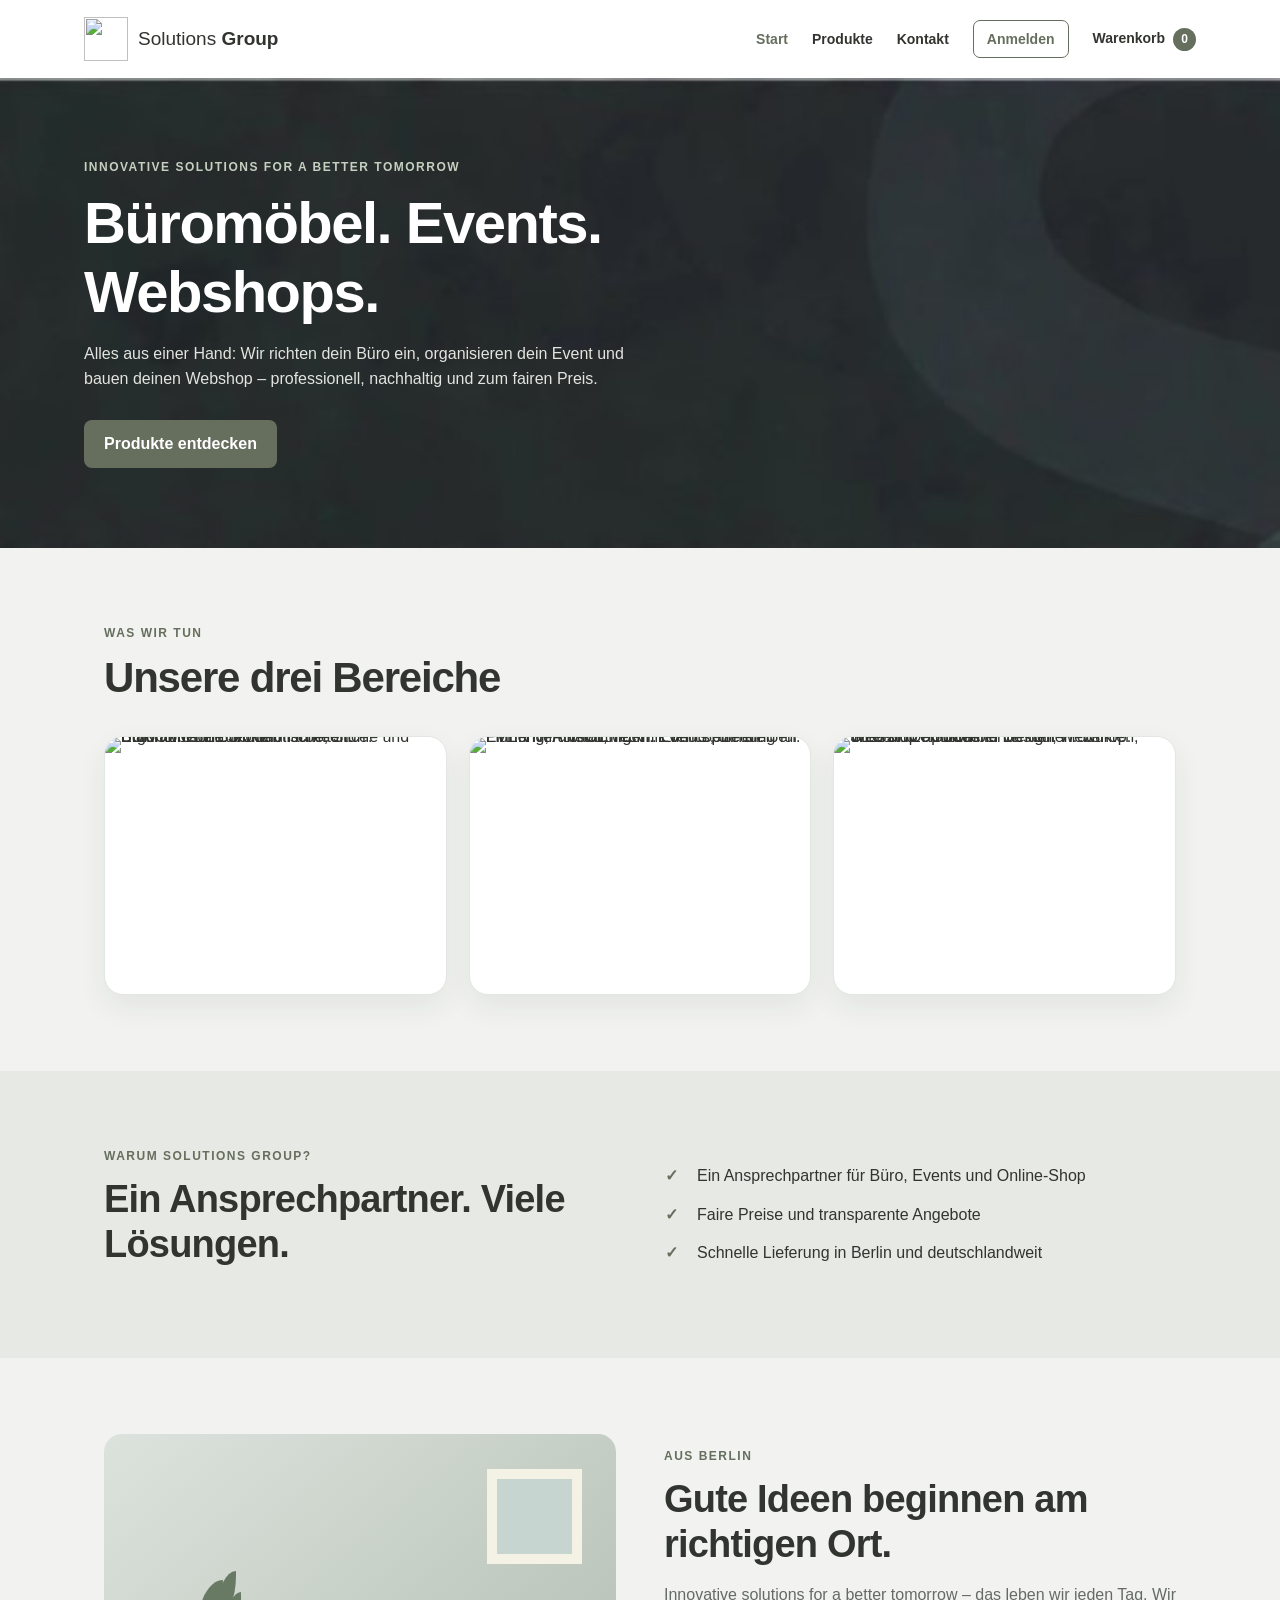
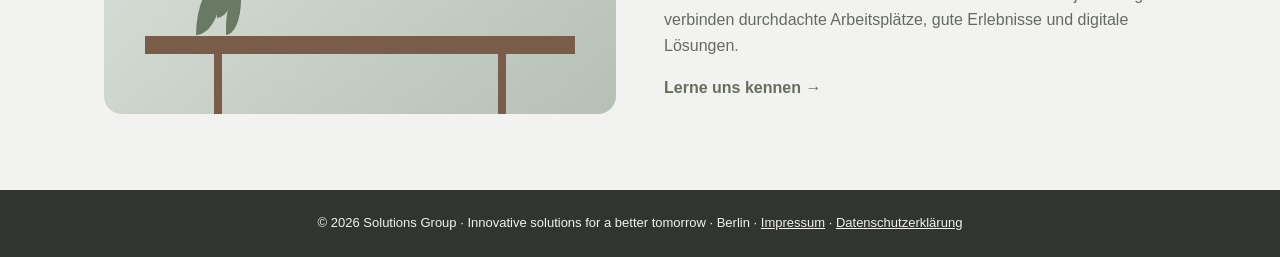
==== index.html @ 1111f48f "Leite alle Vorschau-Einstiege konsistent auf aktuelle Seiten und vermeide alte Browserstände" ====
<!doctype html><html lang="de"><head><meta charset="utf-8"><meta name="viewport" content="width=device-width,initial-scale=1"><meta name="robots" content="noindex,nofollow"><title>Solutions Group – Vorschau</title></head><body><p>Die aktuelle Website-Vorschau findest du <a id="preview-link" href="vorschau-landingpages/index.html?v=vorschau-nav-3">hier</a>.</p><script>
const pages = ['index.html','produkte.html','events.html','webshops.html','kontakt.html','login.html','impressum.html','datenschutzerklarung.html'];
const name = location.pathname.split('/').pop() || 'index.html';
const target = 'vorschau-landingpages/' + (pages.includes(name) ? name : 'index.html') + '?v=vorschau-nav-3' + location.hash;
document.querySelector('#preview-link').href = target;
location.replace(target);
</script></body></html>
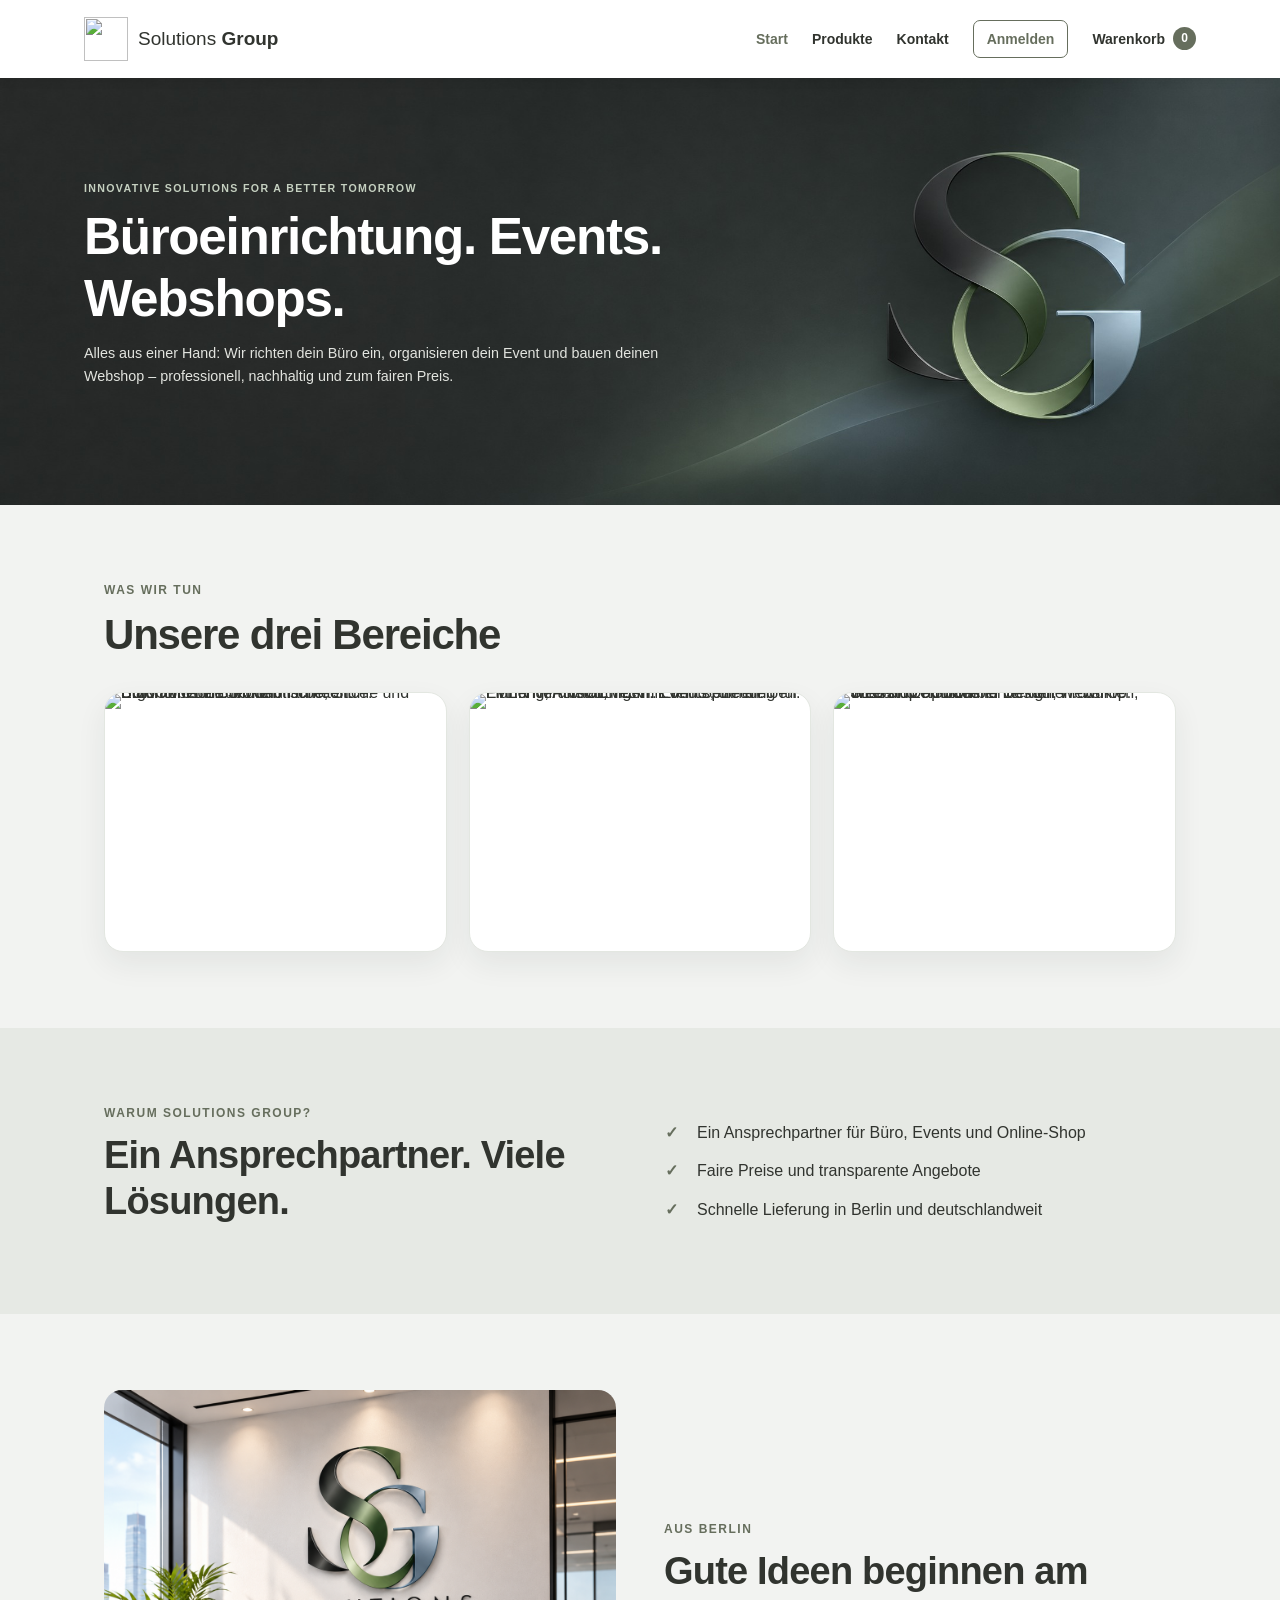
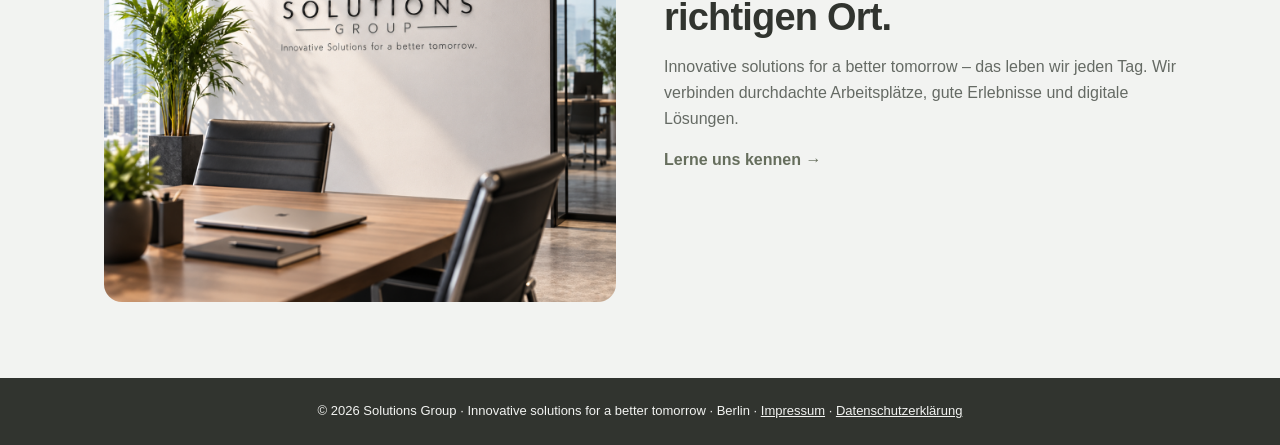
==== commit 61a0e44f: "Ergänze CI-Banner auf Kontakt und SG-Logo als Browser-Symbol Vereinheitlicht die Kontakt-Themenauswa" ====
--- a/index.html
+++ b/index.html
@@ -1,7 +1,7 @@
-<!doctype html><html lang="de"><head><meta charset="utf-8"><meta name="viewport" content="width=device-width,initial-scale=1"><meta name="robots" content="noindex,nofollow"><title>Solutions Group – Vorschau</title></head><body><p>Die aktuelle Website-Vorschau findest du <a id="preview-link" href="vorschau-landingpages/index.html?v=vorschau-nav-3">hier</a>.</p><script>
+<!doctype html><html lang="de"><head><meta charset="utf-8"><meta name="viewport" content="width=device-width,initial-scale=1"><meta name="robots" content="noindex,nofollow"><title>Solutions Group – Vorschau</title><link rel="icon" type="image/png" href="vorschau-landingpages/sg-logo.png?v=sg-20261120"></head><body><p>Die aktuelle Website-Vorschau findest du <a id="preview-link" href="vorschau-landingpages/index.html?v=kontakt-logo-20261120">hier</a>.</p><script>
 const pages = ['index.html','produkte.html','events.html','webshops.html','kontakt.html','login.html','impressum.html','datenschutzerklarung.html'];
 const name = location.pathname.split('/').pop() || 'index.html';
-const target = 'vorschau-landingpages/' + (pages.includes(name) ? name : 'index.html') + '?v=vorschau-nav-3' + location.hash;
+const target = 'vorschau-landingpages/' + (pages.includes(name) ? name : 'index.html') + '?v=kontakt-logo-20261120' + location.hash;
 document.querySelector('#preview-link').href = target;
 location.replace(target);
 </script></body></html>
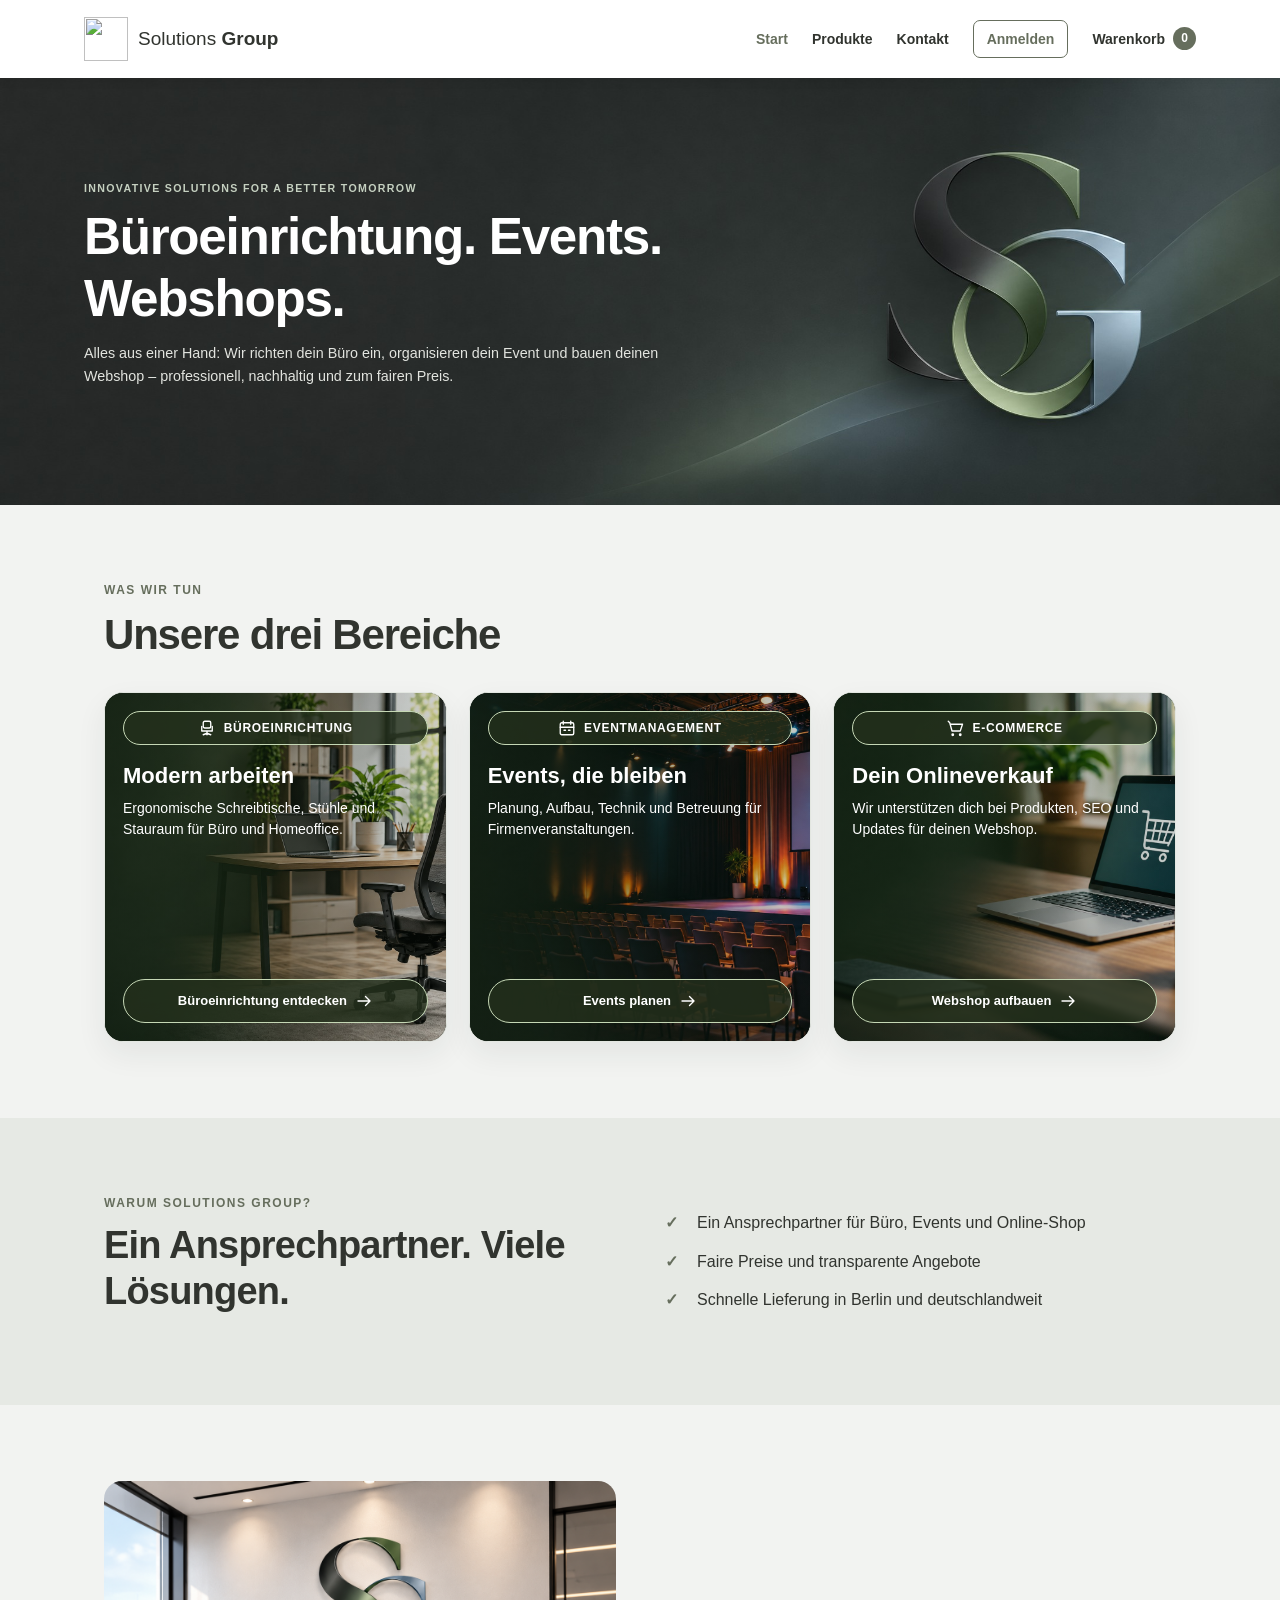
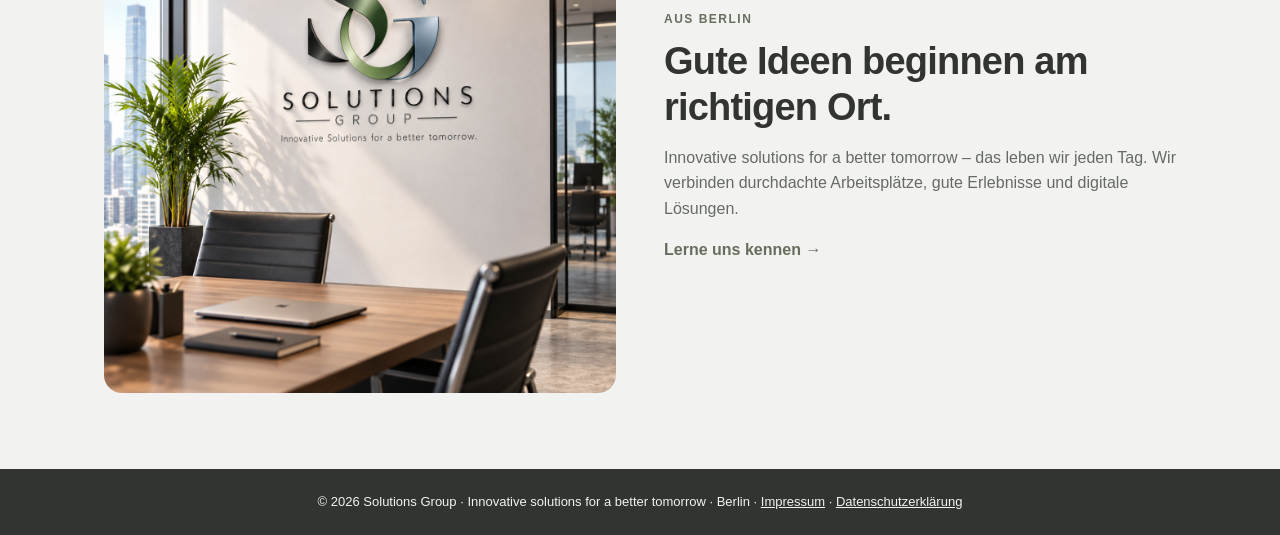
==== commit 915de2af: "Vereinheitliche die drei Bereichskarten mit Büroeinrichtung, Eventmanagement und E-Commerce Setzt gl" ====
--- a/index.html
+++ b/index.html
@@ -1,7 +1,7 @@
-<!doctype html><html lang="de"><head><meta charset="utf-8"><meta name="viewport" content="width=device-width,initial-scale=1"><meta name="robots" content="noindex,nofollow"><title>Solutions Group – Vorschau</title><link rel="icon" type="image/png" href="vorschau-landingpages/sg-logo.png?v=sg-20261120"></head><body><p>Die aktuelle Website-Vorschau findest du <a id="preview-link" href="vorschau-landingpages/index.html?v=kontakt-logo-20261120">hier</a>.</p><script>
+<!doctype html><html lang="de"><head><meta charset="utf-8"><meta name="viewport" content="width=device-width,initial-scale=1"><meta name="robots" content="noindex,nofollow"><title>Solutions Group – Vorschau</title><link rel="icon" type="image/svg+xml" sizes="any" href="vorschau-landingpages/sg-favicon.svg?v=sg-white-20261120"></head><body><p>Die aktuelle Website-Vorschau findest du <a id="preview-link" href="vorschau-landingpages/index.html?v=bereichskarten-20261120">hier</a>.</p><script>
 const pages = ['index.html','produkte.html','events.html','webshops.html','kontakt.html','login.html','impressum.html','datenschutzerklarung.html'];
 const name = location.pathname.split('/').pop() || 'index.html';
-const target = 'vorschau-landingpages/' + (pages.includes(name) ? name : 'index.html') + '?v=kontakt-logo-20261120' + location.hash;
+const target = 'vorschau-landingpages/' + (pages.includes(name) ? name : 'index.html') + '?v=bereichskarten-20261120' + location.hash;
 document.querySelector('#preview-link').href = target;
 location.replace(target);
 </script></body></html>
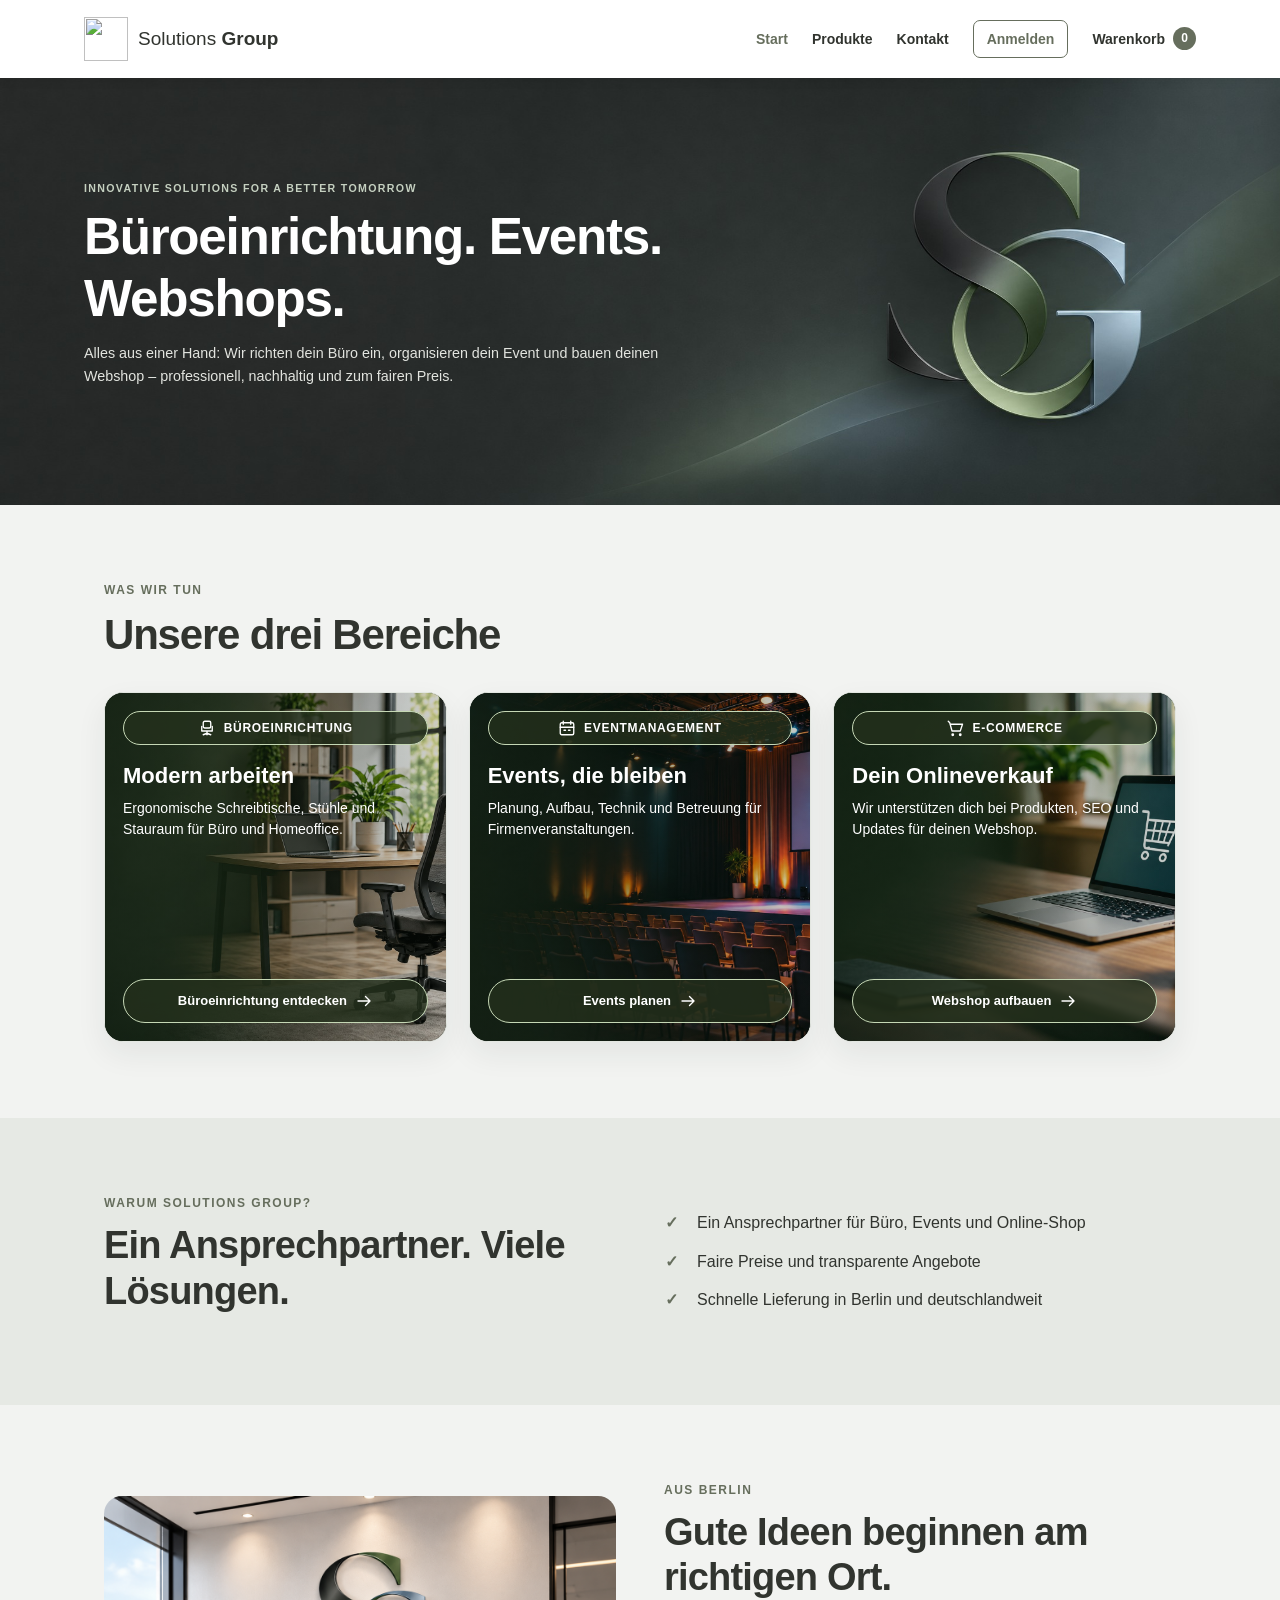
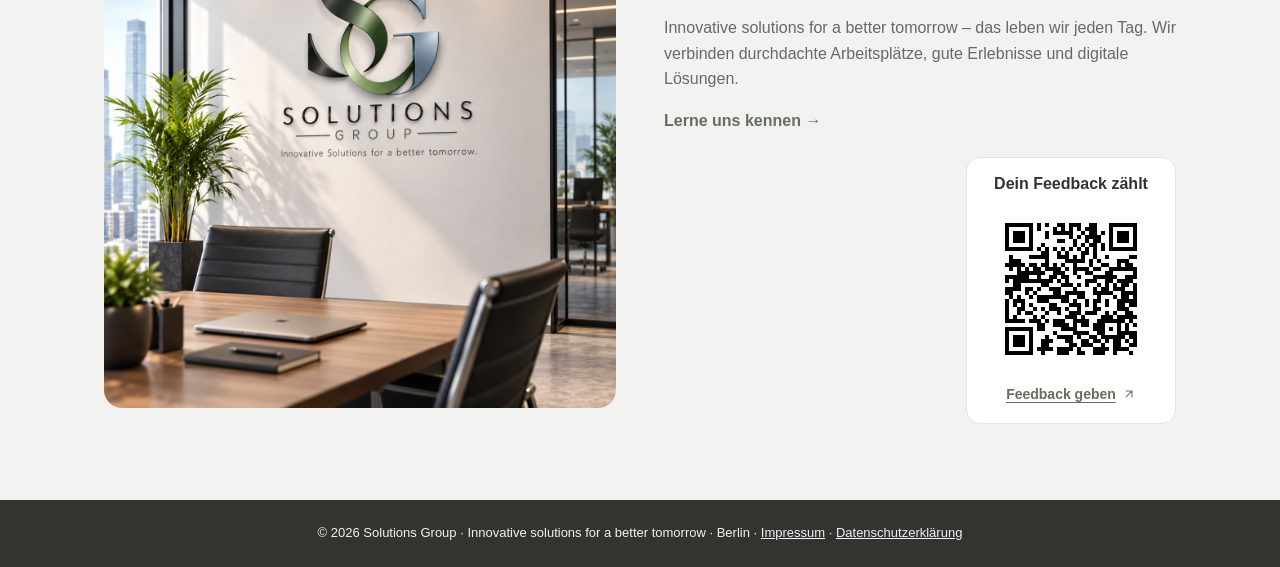
==== commit be6e65b2: "Ergänze Feedback-QR mit freigegebenem Rickroll auf Start und Kontakt Platziert den anklickbaren QR-C" ====
--- a/index.html
+++ b/index.html
@@ -1,7 +1,7 @@
-<!doctype html><html lang="de"><head><meta charset="utf-8"><meta name="viewport" content="width=device-width,initial-scale=1"><meta name="robots" content="noindex,nofollow"><title>Solutions Group – Vorschau</title><link rel="icon" type="image/svg+xml" sizes="any" href="vorschau-landingpages/sg-favicon.svg?v=sg-white-20261120"></head><body><p>Die aktuelle Website-Vorschau findest du <a id="preview-link" href="vorschau-landingpages/index.html?v=bereichskarten-20261120">hier</a>.</p><script>
+<!doctype html><html lang="de"><head><meta charset="utf-8"><meta name="viewport" content="width=device-width,initial-scale=1"><meta name="robots" content="noindex,nofollow"><title>Solutions Group – Vorschau</title><link rel="icon" type="image/svg+xml" sizes="any" href="vorschau-landingpages/sg-favicon.svg?v=sg-white-20261120"></head><body><p>Die aktuelle Website-Vorschau findest du <a id="preview-link" href="vorschau-landingpages/index.html?v=feedback-20261120">hier</a>.</p><script>
 const pages = ['index.html','produkte.html','events.html','webshops.html','kontakt.html','login.html','impressum.html','datenschutzerklarung.html'];
 const name = location.pathname.split('/').pop() || 'index.html';
-const target = 'vorschau-landingpages/' + (pages.includes(name) ? name : 'index.html') + '?v=bereichskarten-20261120' + location.hash;
+const target = 'vorschau-landingpages/' + (pages.includes(name) ? name : 'index.html') + '?v=feedback-20261120' + location.hash;
 document.querySelector('#preview-link').href = target;
 location.replace(target);
 </script></body></html>
